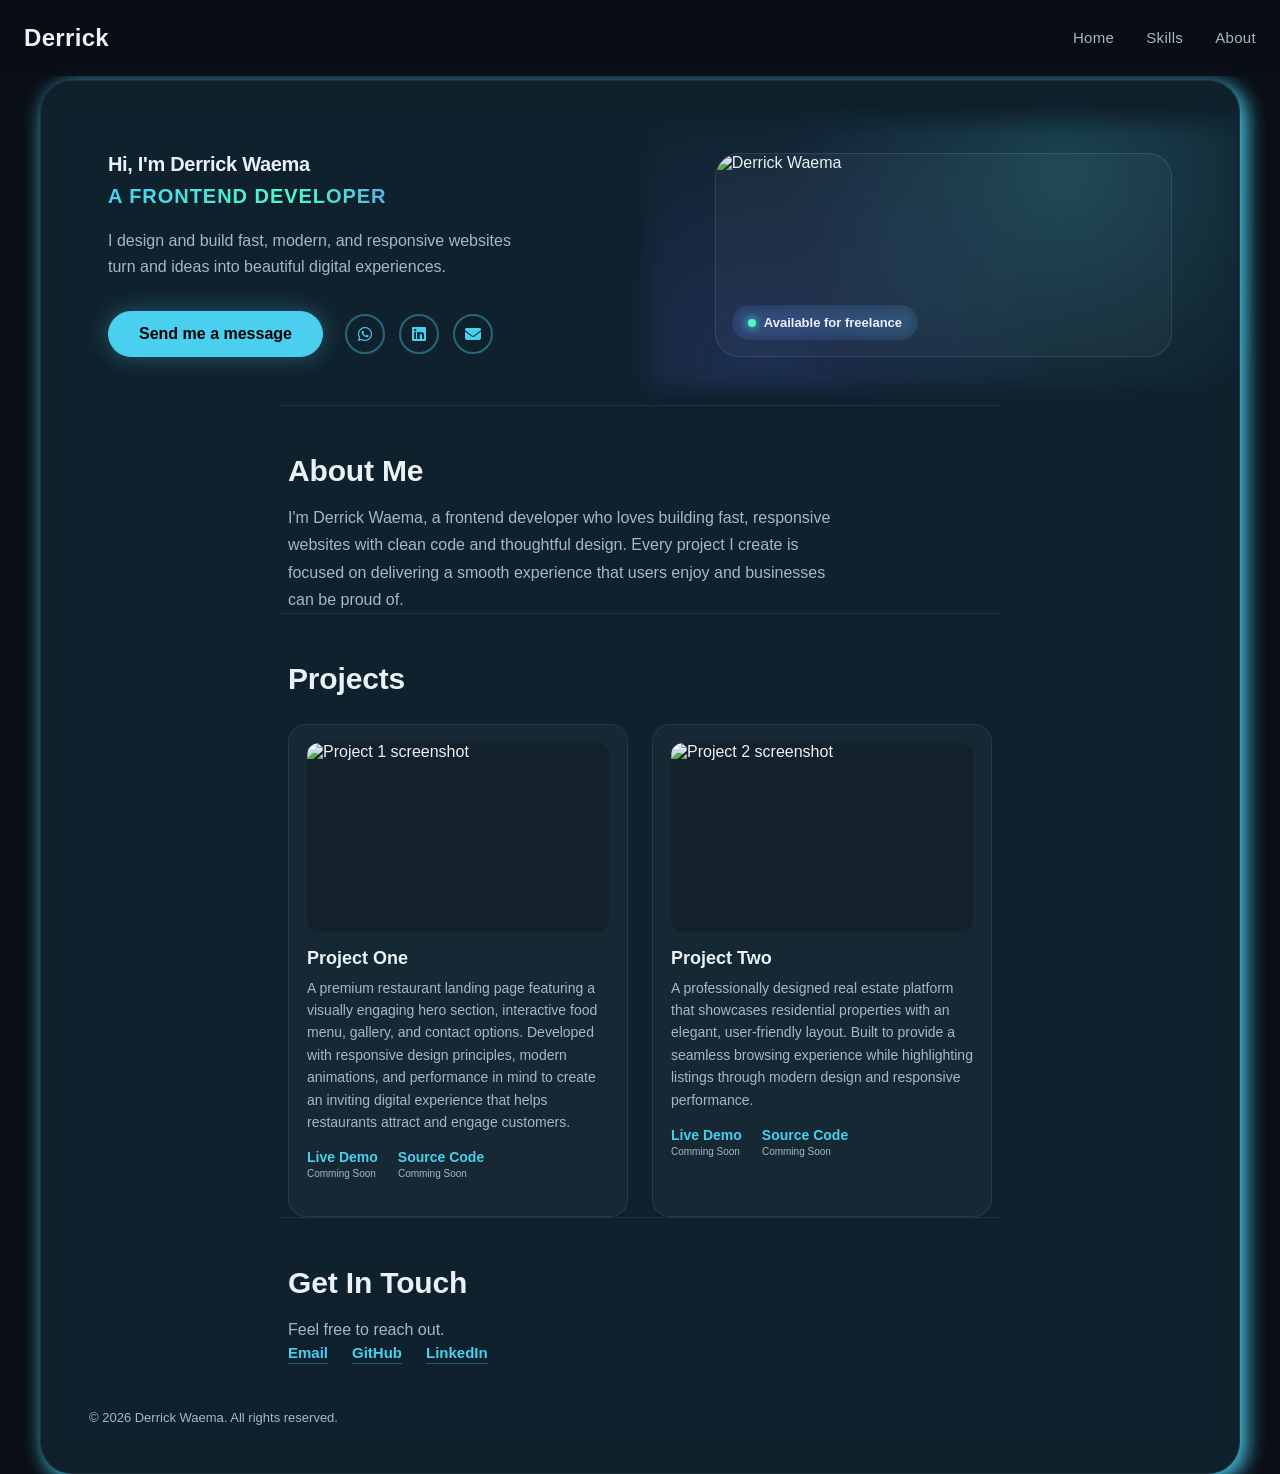
==== index.html @ 58d6bf2c "Add files via upload" ====
<!DOCTYPE html>
<html lang="en">
<head>
  <meta charset="UTF-8">
  <meta name="viewport" content="width=device-width, initial-scale=1.0">
  <title>Derrick</title>
  <link rel="stylesheet" href="index.css">
  <link rel="stylesheet" href="https://cdnjs.cloudflare.com/ajax/libs/font-awesome/6.7.2/css/all.min.css">
</head>
<body>
  <video autoplay loop muted plays-inline class="back-video">
    <source src="gradient2.mp4">
  </video>
  <header class="header">
    <nav>
      <div class="logo"><h4>Derrick</h4></div>
      <ul class="nav-links">
        <li><a href="index.html">Home</a></li>
        <li><a href="skills.html">Skills</a></li>
        <li><a href="about.html">About</a></li>
       
      </ul>
    </nav>
  </header>
  <section class="main-section">
   

  <section class="hero">
    <div class="hero-text">
      <h4>Hi, I'm Derrick Waema</h4>
      <h5>A FRONTEND DEVELOPER</h5>
      <p><span class="line-1">I design and build fast, modern, and responsive websites </span><span class="line-2">turn and ideas into beautiful digital experiences.</span></p>
        
      <div class="social-icons">
       <a class="btn"
        href="https://wa.me/254796646674?text=Hello%20Derrick,%20I%20found%20your%20portfolio%20and%20would%20like%20to%20discuss%20a%20project." target="_blank">
          Send me a message
        </a>
      
        <a class="social-icon"
        href="https://wa.me/254796646674" target="_blank">
          <i class="fa-brands fa-whatsapp"></i>
        </a>

        <a class="social-icon"
         href="https://www.linkedin.com/in/waema-derrick-641452377/">
            <i class="fa-brands fa-linkedin"></i>
        </a>
        
        <a class="social-icon"
         href="mailto:waemaderrick@gmail.com">
          <i class="fa-solid fa-envelope"></i>
        </a>
      </div>
  
    </div>
   <div class="hero-image">
      <div class="hero-image-frame">
        <img src="profile-photo.png" alt="Derrick Waema">
        <div class="hero-badge">
          <span class="badge-dot"></span>
          Available for freelance</div>
      </div>
    </div>
    
  </section>

  <section id="about" class="about">
    <h2>About Me</h2>
    <p>
      I'm Derrick Waema, a frontend developer who loves building fast, responsive websites with clean code and thoughtful design. Every project I create is focused on delivering a smooth experience that users enjoy and businesses can be proud of.
    </p>
  </section>

  <section id="projects" class="projects">
    <h2>Projects</h2>

    <div class="project-list">

      <article class="project-card">
        <img src="restaurant.png" alt="Project 1 screenshot">
        <h3>Project One</h3>
        <p>A premium restaurant landing page featuring a visually engaging hero section, interactive food menu, gallery, and contact options. Developed with responsive design principles, modern animations, and performance in mind to create an inviting digital experience that helps restaurants attract and engage customers.</p>
        <div class="project-links">
          <a href="#" target="_blank">Live Demo</a>
          <a href="#" target="_blank">Source Code</a>
        </div>
        <div class="coming-soon">
          <p>Comming Soon</p>
          <p>Comming Soon</p>
        </div>
      </article>

      <article class="project-card">
        <img src="real-estate.png" alt="Project 2 screenshot">
        <h3>Project Two</h3>
        <p>A professionally designed real estate platform that showcases residential properties with an elegant, user-friendly layout. Built to provide a seamless browsing experience while highlighting listings through modern design and responsive performance.</p>
        <div class="project-links">
          <a href="#" target="_blank">Live Demo</a>
          <a href="#" target="_blank">Source Code</a>
        </div>
        <div class="coming-soon">
          <p>Comming Soon</p>
          <p>Comming Soon</p>
        </div>
        
      </article>

    </div>
  </section>

  <section id="contact" class="contact">
    <h2>Get In Touch</h2>
    <p>Feel free to reach out.</p>
    <ul class="contact-links">
      <li><a href="mailto:waemaderrick@gmail.com?subject=Portfolio%20Inquiry">Email</a></li>
      <li><a href="https://github.com/Derrick692" target="_blank">GitHub</a></li>
      <li><a href="https://linkedin.com/in/waema-derrick" target="_blank">LinkedIn</a></li>
    </ul>
  </section>

  <footer class="footer">
    <p>&copy; 2026 Derrick Waema. All rights reserved.</p>
  </footer>
  </section>
 

</body>
</html>
---- index.css ----
*{
  margin: 0;
  padding: 0;
  box-sizing: border-box;
  font-family: Arial, Helvetica, sans-serif;
}
:root{
  --cyan: #4acfee;
  --mint: #53f8c9;
  --violet: #6070fd;
  --ink: #0a0e16;
  --panel: #4ad0ee1a;
  --text: #eaf2f6;
  --text-dim: #a9b7c4;
  --font-display: "Space Grotesk", "Arial", sans-serif;
  --font-body: "Inter", "Helvetica", sans-serif;
}
html{
  scroll-behavior: smooth;

}
body{
  position: relative;
  height: 100vh;
  width: 100%;
  background-color: var(--ink);
  font-family: var(--font-body);
  color: var(--text);

}
.back-video{
  position: fixed;
  right: 0;
  bottom: 0;
  z-index: -1;
}
.main-section{
  width: min(100%, 1200px);
  margin: 24px auto;
  margin-top: 80px;
  padding: 0 clamp(1.25rem, 4vw, 3rem) 3rem;
  background-color: var(--panel);
  backdrop-filter: blur(16px);
  border: 1px solid #ffffff14;
  border-radius: 32px;
  box-shadow: 5px 5px 20px 1px #4acfee;
}
header{
  position: fixed;
  top: 0;
  z-index: 1000;
  width: 100%;
  background: rgba(10,14,22,.75);
  backdrop-filter: blur(16px);
}
nav{
  display: flex;
  justify-content: space-between;
  align-items: center;
  padding: 24px ;

}
.logo h4{
  color: var(--text);
  font-family: var(--font-display);
  font-size: 24px;
  font-weight: 700;
  letter-spacing: 0.02rem;
}
.nav-links {
  display: flex;
  list-style: none;
  gap: 32px;

}
.nav-links a{
  position: relative;
  color: var(--text-dim);
  text-decoration: none;
  font-size: 15px;
  font-weight: 500;
  letter-spacing: 0.02rem;
  transition: 0.3s;
  transition: color 0.35s ease;
}
.nav-links a::after{
  content: "";
  position: absolute;
  left: 0;
  width: 0;
  bottom: -6px;
  height: 1px;
  background: var(--cyan);
  transition: width 0.25s ease;
}
.nav-links a:hover{
  color:var(--text);
}
.nav-links a:hover::after{
  width: 100%;
}
.hero{
  display: flex;
  align-items: stretch;
  max-width: 1080px;
  margin: 0 auto;
  gap: clamp(1.5rem, 4vw, 3rem);
  padding: clamp(2rem, 6vw, 4.5rem) 0.5rem 3rem;
  color: var(--text);
}
.hero-text{
  flex: 1.1;
  display: flex;
  flex-direction: column;
  align-items: flex-start;
  justify-content: center;
}
.hero-image{
  position: relative;
  flex: 0.9;
  border-radius: 24px;
  isolation: isolate;
}
.hero-image::before{
  content: "";
  position: absolute;
  inset: -15%;
  background: radial-gradient(circle at 70% 20%, #4acfee33, transparent 60%),
  radial-gradient(circle at 20% 90%, #6070fd2e, transparent 55%);
  z-index: -1;
  filter: blur(10px);
}
.hero-image-frame{
  position: relative;
  height: 100%;
  border-radius: 24px;
  overflow: hidden;
  border: 1px solid #ffffff1a;
  background: #ffffff08;
}
.hero-image-frame img{
  height: 100%;
  width: 100%;
  object-fit: cover;
  display: block;
}
.hero-badge{
  position: absolute;
  left: 16px;
  bottom: 16px;
  display: flex;
  align-items: center;
  gap: 8px;
  padding: 10px 16px;
  border-radius: 999px;
  backdrop-filter: blur(8px);
  font-size: 13px;
  font-weight: 600;
  color: var(--text);
}
.badge-dot{
  height: 8px;
  width: 8px;
  border-radius: 50%;
  background: var(--mint);
  box-shadow: 0 0 8px var(--mint);
}
@media(max-width: 780px){
  .hero{
    flex-direction: column;
  }
  .hero-image::before{
    inset: -3%
  }
}
.hero h4{
  font-family: var(--font-display);
  font-size: clamp(16px, 2.4vw, 20px);
  font-weight: 700;
  margin: 0 0 10px;
  letter-spacing: -0.02rem;
  line-height: 1.1;
}
.hero h5{
  font-family: var(--font-display);
  font-size: clamp(16px, 2.4vw, 20px);
  font-weight: 600;
  letter-spacing: 0.06rem;
  margin: 0 0 20px;

  background: linear-gradient(to right, #4acfee, #53f8c9, #6070fd, #4acfee);
  background-size: 200%;
  background-clip: text;
  -webkit-background-clip: text;
  -webkit-text-fill-color: transparent;
  animation: animate-gradient 2.5s linear infinite;
}

.hero p{
  max-width: 460px;
  font-size: 16px;
  line-height: 1.6;
  color: var(--text-dim);
  margin-bottom: 32px;
}
.hero span{
  display: block;
  overflow: hidden;
  white-space: nowrap;
}
.line-1{
  width: 0%;
  animation: typing 1.5s steps(77) forwards;
}
.line-2{
  width: 0%;
  animation: typing 1s steps(28)forwards;
  animation-delay: 1.5s;
}
.btn{
  text-decoration: none;
  padding: 13px 30px;
  background-color:var(--cyan);
  border: 1px solid var(--cyan);
  border-radius: 999px;
  box-shadow: 0 0 24px #4acfee55;
  font-size: 16px;
  font-weight: 700;
  color: black;
  cursor: pointer;
  margin-right: 15px;
  transition: transform 0.2s ease, box-shadow 0.25s ease, background 0.2s ease, background-color 0.25s ease, color 0.25s ease;
  display: flex;
  flex-direction: row;
}
.btn:hover{
  background-color: transparent;
  box-shadow: none;
  color: var(--cyan);
  transform: translateY(-4px);
}
.social-icons{
  display: flex;
  align-items: center;
}
.social-icons i{

  list-style: none;
  
}
.social-icon {
  display: inline-flex;
  align-items: center;
  justify-content: center;
  padding: 8px;
  width: 40px;
  height: 40px;
  border: 2px solid #4acfee66;
  border-radius: 50%;
  font-size: 16px;
  color: var(--cyan);
  text-decoration: none;
  margin: 0 7px;
  transition: 0.3s ease;

}

.social-icon:hover{
  background-color: #4acfee;
  color: black;
  box-shadow: 0 0 10px #4acfee88;
  transform: translateY(-3px);
}

.about,
.projects,
.contact{
  max-width: 720px;
  margin: 0 auto;
  padding: 3rem 0.5rem 0;
  border-top: 1px solid #ffffff14;
}
.about h2,
.projects h2,
.contact h2{
  font-family: var(--font-display);
  font-size: clamp(24px, 3.5vw, 30px);
  font-weight: 700;
  letter-spacing: -0.01rem;
  color: var(--text);
  margin-bottom: 16px;
}
.about p,
.contact > p{
  color: var(--text-dim);
  font-size: 16px;
  line-height: 1.7;
  max-width: 560px;
}
.project-list{
  display: grid;
  grid-template-columns: repeat(auto-fit, minmax(260px, 1fr));
  gap: 24px;
  margin-top: 28px;
}
.project-card{
  background: #ffffff08;
  border: 1px solid #ffffff14;
  border-radius: 18px;
  padding: 18px;
  transition: 0.25s ease;
}
.project-card:hover{
  transform: translateY(-4px);
  border-color: #4acfee55;
  box-shadow: 0 12px 32px #00000040;
}
.project-card img{
  width: 100%;
  aspect-ratio: 16/10;
  object-fit: cover;
  border-radius: 12px;
  background: #0000002a;
  margin-bottom: 16px;
  display: block;
}
.project-card h3{
  font-size: 18px;
  font-family: var(--font-display);
  font-weight: 600;
  color: var(--text);
  margin-bottom: 8px;
}
.project-card p{
  font-size: 14px;
  color: var(--text-dim);
  line-height: 1.6;
  margin-bottom: 16px;
}
.project-links{
  display: flex;
  gap: 20px;
}
.project-links a{
  font-size: 14px;
  font-weight: 600;
  color: var(--cyan);
  text-decoration: none;
  border-bottom: 1px solid transparent;
  transition:  0.2s ease;
}
.project-links a:hover{
  border-bottom: 1px solid var(--cyan);
}
.coming-soon {
  display: flex;
  gap: 22px;
}
.coming-soon p{
  font-size: 10px;
}
.contact-links{
  list-style: none;
  display: flex;
  gap: 24px;
  margin-top: 20p;
  padding-bottom: 3rem;
}
.contact-links a{
  color: var(--cyan);
  font-size: 15px;
  font-weight: 600;
  text-decoration: none;
  border-bottom: 1px solid #4acfee55;
  padding-bottom: 2px;
  transition: 0.2 ease;
}
.contact-links a:hover{
  color: var(--mint);
  border-color: var(--mint);
}
.footer p{
  font-size: 13px;
  color: var(--text-dim);
}


















@media(max-aspect-ratio: 16/9){
  .back-video{
    width: auto;
    height: 100%;
  }
}
@media(min-aspect-ratio: 16/9){
  .back-video{
    width: 100%;
    height: auto;
  }
}
@keyframes animate-gradient{
  to{
    background-position: 200%;
  }
}
@keyframes typing{
  to{
    width: 100%;
    
  }
}
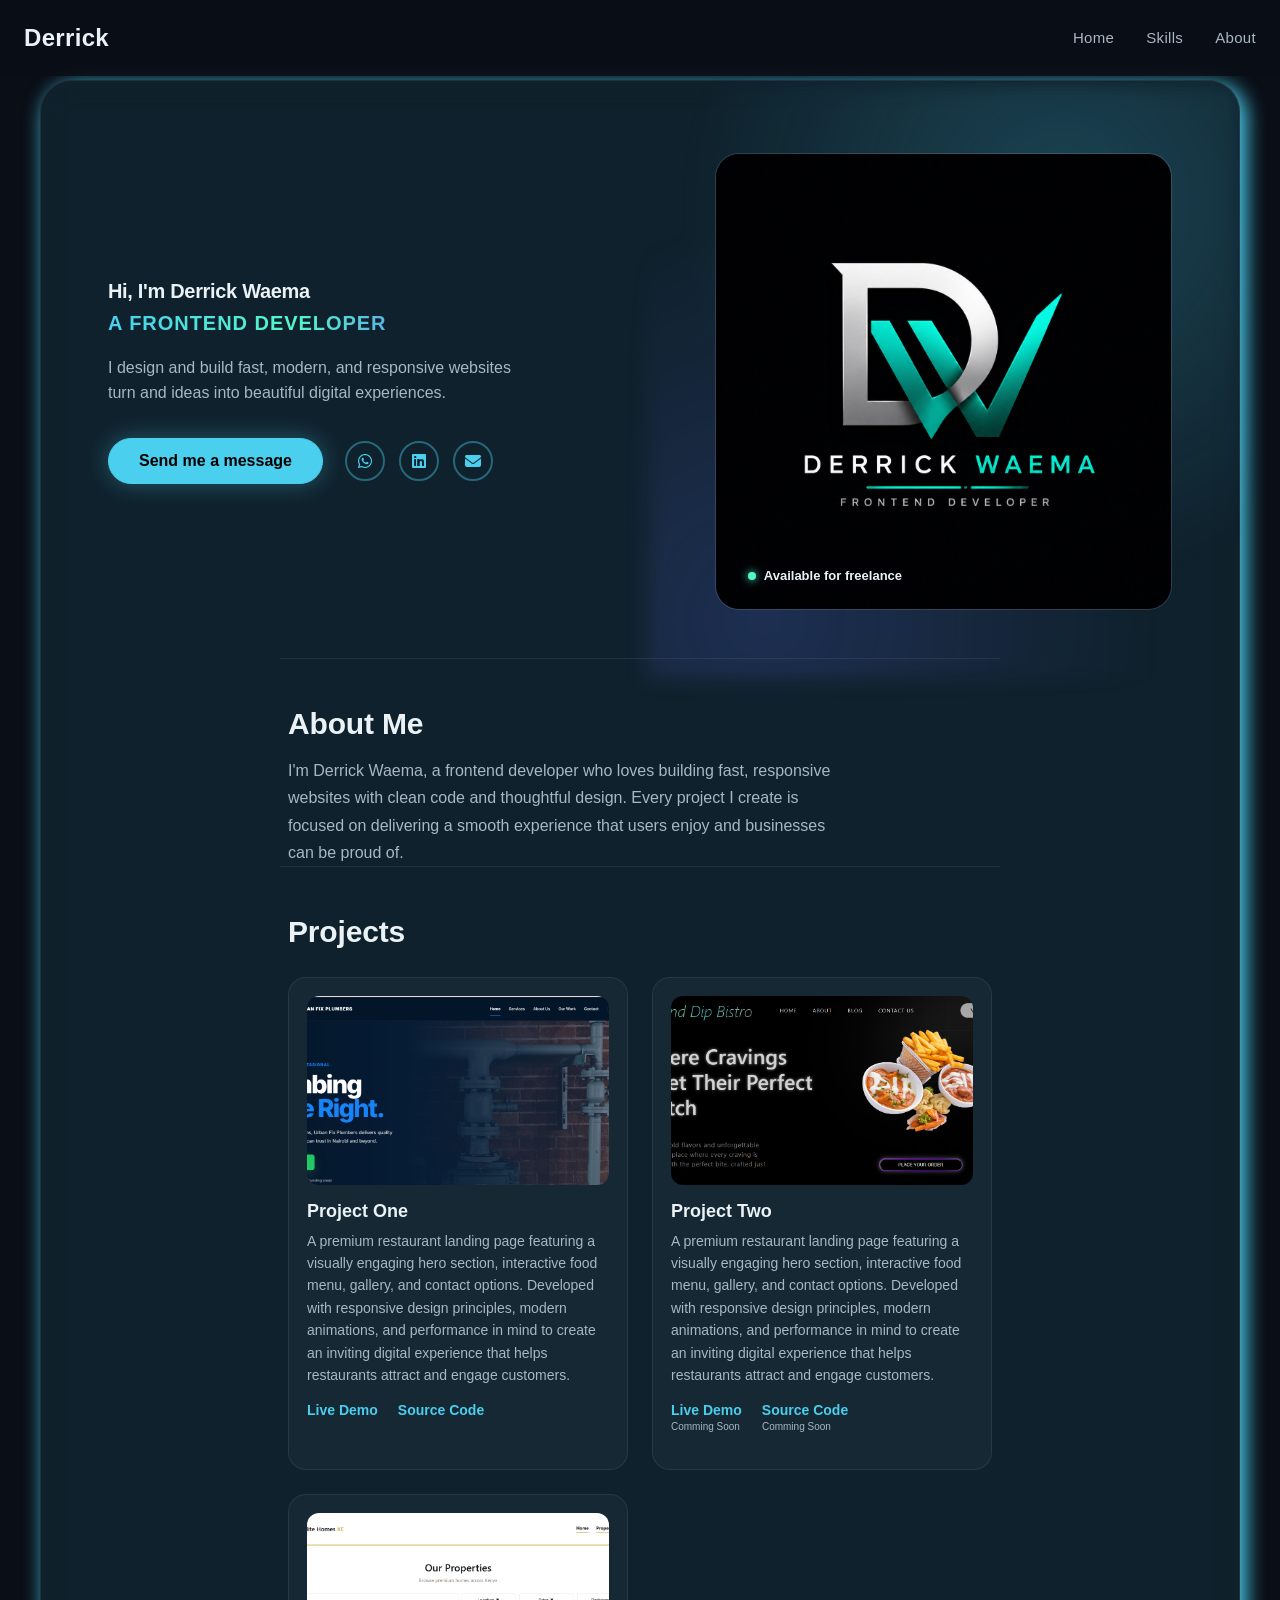
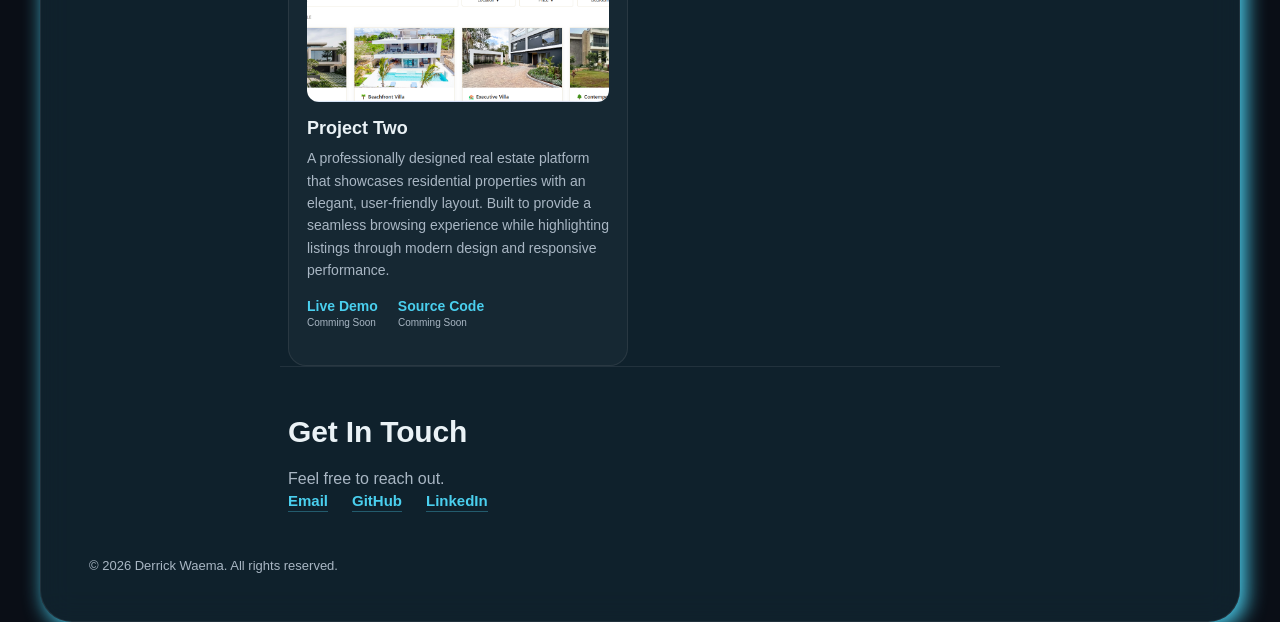
==== commit 1bf7226d: "this is the first save" ====
--- a/index.html
+++ b/index.html
@@ -1,129 +1,140 @@
-<!DOCTYPE html>
-<html lang="en">
-<head>
-  <meta charset="UTF-8">
-  <meta name="viewport" content="width=device-width, initial-scale=1.0">
-  <title>Derrick</title>
-  <link rel="stylesheet" href="index.css">
-  <link rel="stylesheet" href="https://cdnjs.cloudflare.com/ajax/libs/font-awesome/6.7.2/css/all.min.css">
-</head>
-<body>
-  <video autoplay loop muted plays-inline class="back-video">
-    <source src="gradient2.mp4">
-  </video>
-  <header class="header">
-    <nav>
-      <div class="logo"><h4>Derrick</h4></div>
-      <ul class="nav-links">
-        <li><a href="index.html">Home</a></li>
-        <li><a href="skills.html">Skills</a></li>
-        <li><a href="about.html">About</a></li>
-       
-      </ul>
-    </nav>
-  </header>
-  <section class="main-section">
-   
-
-  <section class="hero">
-    <div class="hero-text">
-      <h4>Hi, I'm Derrick Waema</h4>
-      <h5>A FRONTEND DEVELOPER</h5>
-      <p><span class="line-1">I design and build fast, modern, and responsive websites </span><span class="line-2">turn and ideas into beautiful digital experiences.</span></p>
-        
-      <div class="social-icons">
-       <a class="btn"
-        href="https://wa.me/254796646674?text=Hello%20Derrick,%20I%20found%20your%20portfolio%20and%20would%20like%20to%20discuss%20a%20project." target="_blank">
-          Send me a message
-        </a>
-      
-        <a class="social-icon"
-        href="https://wa.me/254796646674" target="_blank">
-          <i class="fa-brands fa-whatsapp"></i>
-        </a>
-
-        <a class="social-icon"
-         href="https://www.linkedin.com/in/waema-derrick-641452377/">
-            <i class="fa-brands fa-linkedin"></i>
-        </a>
-        
-        <a class="social-icon"
-         href="mailto:waemaderrick@gmail.com">
-          <i class="fa-solid fa-envelope"></i>
-        </a>
-      </div>
-  
-    </div>
-   <div class="hero-image">
-      <div class="hero-image-frame">
-        <img src="profile-photo.png" alt="Derrick Waema">
-        <div class="hero-badge">
-          <span class="badge-dot"></span>
-          Available for freelance</div>
-      </div>
-    </div>
-    
-  </section>
-
-  <section id="about" class="about">
-    <h2>About Me</h2>
-    <p>
-      I'm Derrick Waema, a frontend developer who loves building fast, responsive websites with clean code and thoughtful design. Every project I create is focused on delivering a smooth experience that users enjoy and businesses can be proud of.
-    </p>
-  </section>
-
-  <section id="projects" class="projects">
-    <h2>Projects</h2>
-
-    <div class="project-list">
-
-      <article class="project-card">
-        <img src="restaurant.png" alt="Project 1 screenshot">
-        <h3>Project One</h3>
-        <p>A premium restaurant landing page featuring a visually engaging hero section, interactive food menu, gallery, and contact options. Developed with responsive design principles, modern animations, and performance in mind to create an inviting digital experience that helps restaurants attract and engage customers.</p>
-        <div class="project-links">
-          <a href="#" target="_blank">Live Demo</a>
-          <a href="#" target="_blank">Source Code</a>
-        </div>
-        <div class="coming-soon">
-          <p>Comming Soon</p>
-          <p>Comming Soon</p>
-        </div>
-      </article>
-
-      <article class="project-card">
-        <img src="real-estate.png" alt="Project 2 screenshot">
-        <h3>Project Two</h3>
-        <p>A professionally designed real estate platform that showcases residential properties with an elegant, user-friendly layout. Built to provide a seamless browsing experience while highlighting listings through modern design and responsive performance.</p>
-        <div class="project-links">
-          <a href="#" target="_blank">Live Demo</a>
-          <a href="#" target="_blank">Source Code</a>
-        </div>
-        <div class="coming-soon">
-          <p>Comming Soon</p>
-          <p>Comming Soon</p>
-        </div>
-        
-      </article>
-
-    </div>
-  </section>
-
-  <section id="contact" class="contact">
-    <h2>Get In Touch</h2>
-    <p>Feel free to reach out.</p>
-    <ul class="contact-links">
-      <li><a href="mailto:waemaderrick@gmail.com?subject=Portfolio%20Inquiry">Email</a></li>
-      <li><a href="https://github.com/Derrick692" target="_blank">GitHub</a></li>
-      <li><a href="https://linkedin.com/in/waema-derrick" target="_blank">LinkedIn</a></li>
-    </ul>
-  </section>
-
-  <footer class="footer">
-    <p>&copy; 2026 Derrick Waema. All rights reserved.</p>
-  </footer>
-  </section>
- 
-
-</body>
+<!DOCTYPE html>
+<html lang="en">
+<head>
+  <meta charset="UTF-8">
+  <meta name="viewport" content="width=device-width, initial-scale=1.0">
+  <title>Derrick</title>
+  <link rel="stylesheet" href="index.css">
+  <link rel="stylesheet" href="https://cdnjs.cloudflare.com/ajax/libs/font-awesome/6.7.2/css/all.min.css">
+</head>
+<body>
+  <video autoplay loop muted plays-inline class="back-video">
+    <source src="gradient2.mp4">
+  </video>
+  <header class="header">
+    <nav>
+      <div class="logo"><h4>Derrick</h4></div>
+      <ul class="nav-links">
+        <li><a href="index.html">Home</a></li>
+        <li><a href="skills.html">Skills</a></li>
+        <li><a href="about.html">About</a></li>
+       
+      </ul>
+    </nav>
+  </header>
+  <section class="main-section">
+   
+
+  <section class="hero">
+    <div class="hero-text">
+      <h4>Hi, I'm Derrick Waema</h4>
+      <h5>A FRONTEND DEVELOPER</h5>
+      <p><span class="line-1">I design and build fast, modern, and responsive websites </span><span class="line-2">turn and ideas into beautiful digital experiences.</span></p>
+        
+      <div class="social-icons">
+       <a class="btn"
+        href="https://wa.me/254796646674?text=Hello%20Derrick,%20I%20found%20your%20portfolio%20and%20would%20like%20to%20discuss%20a%20project." target="_blank">
+          Send me a message
+        </a>
+      
+        <a class="social-icon"
+        href="https://wa.me/254796646674" target="_blank">
+          <i class="fa-brands fa-whatsapp"></i>
+        </a>
+
+        <a class="social-icon"
+         href="https://www.linkedin.com/in/waema-derrick-641452377/">
+            <i class="fa-brands fa-linkedin"></i>
+        </a>
+        
+        <a class="social-icon"
+         href="mailto:waemaderrick@gmail.com">
+          <i class="fa-solid fa-envelope"></i>
+        </a>
+      </div>
+  
+    </div>
+   <div class="hero-image">
+      <div class="hero-image-frame">
+        <img src="profile-photo.png" alt="Derrick Waema">
+        <div class="hero-badge">
+          <span class="badge-dot"></span>
+          Available for freelance</div>
+      </div>
+    </div>
+    
+  </section>
+
+  <section id="about" class="about">
+    <h2>About Me</h2>
+    <p>
+      I'm Derrick Waema, a frontend developer who loves building fast, responsive websites with clean code and thoughtful design. Every project I create is focused on delivering a smooth experience that users enjoy and businesses can be proud of.
+    </p>
+  </section>
+
+  <section id="projects" class="projects">
+    <h2>Projects</h2>
+
+    <div class="project-list">
+
+      <article class="project-card">
+        <img src="urban-plumbers.png" alt="Project 1 screenshot">
+        <h3>Project One</h3>
+        <p>A premium restaurant landing page featuring a visually engaging hero section, interactive food menu, gallery, and contact options. Developed with responsive design principles, modern animations, and performance in mind to create an inviting digital experience that helps restaurants attract and engage customers.</p>
+        <div class="project-links">
+          <a href="https://urbanfixplumbers5.netlify.app">Live Demo</a>
+          <a href="#" target="_blank">Source Code</a>
+        </div>
+       
+      </article>
+
+      <article class="project-card">
+        <img src="restaurant.png" alt="Project 2 screenshot">
+        <h3>Project Two</h3>
+        <p>A premium restaurant landing page featuring a visually engaging hero section, interactive food menu, gallery, and contact options. Developed with responsive design principles, modern animations, and performance in mind to create an inviting digital experience that helps restaurants attract and engage customers.</p>
+        <div class="project-links">
+          <a href="#" target="_blank">Live Demo</a>
+          <a href="#" target="_blank">Source Code</a>
+        </div>
+        <div class="coming-soon">
+          <p>Comming Soon</p>
+          <p>Comming Soon</p>
+        </div>
+      </article>
+
+      <article class="project-card">
+        <img src="real-estate.png" alt="Project 2 screenshot">
+        <h3>Project Two</h3>
+        <p>A professionally designed real estate platform that showcases residential properties with an elegant, user-friendly layout. Built to provide a seamless browsing experience while highlighting listings through modern design and responsive performance.</p>
+        <div class="project-links">
+          <a href="#" target="_blank">Live Demo</a>
+          <a href="#" target="_blank">Source Code</a>
+        </div>
+        <div class="coming-soon">
+          <p>Comming Soon</p>
+          <p>Comming Soon</p>
+        </div>
+        
+      </article>
+
+    </div>
+  </section>
+
+  <section id="contact" class="contact">
+    <h2>Get In Touch</h2>
+    <p>Feel free to reach out.</p>
+    <ul class="contact-links">
+      <li><a href="mailto:waemaderrick@gmail.com?subject=Portfolio%20Inquiry">Email</a></li>
+      <li><a href="https://github.com/Derrick692" target="_blank">GitHub</a></li>
+      <li><a href="https://linkedin.com/in/waema-derrick" target="_blank">LinkedIn</a></li>
+    </ul>
+  </section>
+
+  <footer class="footer">
+    <p>&copy; 2026 Derrick Waema. All rights reserved.</p>
+  </footer>
+  </section>
+ 
+
+</body>
 </html>
--- a/index.css
+++ b/index.css
@@ -1,426 +1,426 @@
-*{
-  margin: 0;
-  padding: 0;
-  box-sizing: border-box;
-  font-family: Arial, Helvetica, sans-serif;
-}
-:root{
-  --cyan: #4acfee;
-  --mint: #53f8c9;
-  --violet: #6070fd;
-  --ink: #0a0e16;
-  --panel: #4ad0ee1a;
-  --text: #eaf2f6;
-  --text-dim: #a9b7c4;
-  --font-display: "Space Grotesk", "Arial", sans-serif;
-  --font-body: "Inter", "Helvetica", sans-serif;
-}
-html{
-  scroll-behavior: smooth;
-
-}
-body{
-  position: relative;
-  height: 100vh;
-  width: 100%;
-  background-color: var(--ink);
-  font-family: var(--font-body);
-  color: var(--text);
-
-}
-.back-video{
-  position: fixed;
-  right: 0;
-  bottom: 0;
-  z-index: -1;
-}
-.main-section{
-  width: min(100%, 1200px);
-  margin: 24px auto;
-  margin-top: 80px;
-  padding: 0 clamp(1.25rem, 4vw, 3rem) 3rem;
-  background-color: var(--panel);
-  backdrop-filter: blur(16px);
-  border: 1px solid #ffffff14;
-  border-radius: 32px;
-  box-shadow: 5px 5px 20px 1px #4acfee;
-}
-header{
-  position: fixed;
-  top: 0;
-  z-index: 1000;
-  width: 100%;
-  background: rgba(10,14,22,.75);
-  backdrop-filter: blur(16px);
-}
-nav{
-  display: flex;
-  justify-content: space-between;
-  align-items: center;
-  padding: 24px ;
-
-}
-.logo h4{
-  color: var(--text);
-  font-family: var(--font-display);
-  font-size: 24px;
-  font-weight: 700;
-  letter-spacing: 0.02rem;
-}
-.nav-links {
-  display: flex;
-  list-style: none;
-  gap: 32px;
-
-}
-.nav-links a{
-  position: relative;
-  color: var(--text-dim);
-  text-decoration: none;
-  font-size: 15px;
-  font-weight: 500;
-  letter-spacing: 0.02rem;
-  transition: 0.3s;
-  transition: color 0.35s ease;
-}
-.nav-links a::after{
-  content: "";
-  position: absolute;
-  left: 0;
-  width: 0;
-  bottom: -6px;
-  height: 1px;
-  background: var(--cyan);
-  transition: width 0.25s ease;
-}
-.nav-links a:hover{
-  color:var(--text);
-}
-.nav-links a:hover::after{
-  width: 100%;
-}
-.hero{
-  display: flex;
-  align-items: stretch;
-  max-width: 1080px;
-  margin: 0 auto;
-  gap: clamp(1.5rem, 4vw, 3rem);
-  padding: clamp(2rem, 6vw, 4.5rem) 0.5rem 3rem;
-  color: var(--text);
-}
-.hero-text{
-  flex: 1.1;
-  display: flex;
-  flex-direction: column;
-  align-items: flex-start;
-  justify-content: center;
-}
-.hero-image{
-  position: relative;
-  flex: 0.9;
-  border-radius: 24px;
-  isolation: isolate;
-}
-.hero-image::before{
-  content: "";
-  position: absolute;
-  inset: -15%;
-  background: radial-gradient(circle at 70% 20%, #4acfee33, transparent 60%),
-  radial-gradient(circle at 20% 90%, #6070fd2e, transparent 55%);
-  z-index: -1;
-  filter: blur(10px);
-}
-.hero-image-frame{
-  position: relative;
-  height: 100%;
-  border-radius: 24px;
-  overflow: hidden;
-  border: 1px solid #ffffff1a;
-  background: #ffffff08;
-}
-.hero-image-frame img{
-  height: 100%;
-  width: 100%;
-  object-fit: cover;
-  display: block;
-}
-.hero-badge{
-  position: absolute;
-  left: 16px;
-  bottom: 16px;
-  display: flex;
-  align-items: center;
-  gap: 8px;
-  padding: 10px 16px;
-  border-radius: 999px;
-  backdrop-filter: blur(8px);
-  font-size: 13px;
-  font-weight: 600;
-  color: var(--text);
-}
-.badge-dot{
-  height: 8px;
-  width: 8px;
-  border-radius: 50%;
-  background: var(--mint);
-  box-shadow: 0 0 8px var(--mint);
-}
-@media(max-width: 780px){
-  .hero{
-    flex-direction: column;
-  }
-  .hero-image::before{
-    inset: -3%
-  }
-}
-.hero h4{
-  font-family: var(--font-display);
-  font-size: clamp(16px, 2.4vw, 20px);
-  font-weight: 700;
-  margin: 0 0 10px;
-  letter-spacing: -0.02rem;
-  line-height: 1.1;
-}
-.hero h5{
-  font-family: var(--font-display);
-  font-size: clamp(16px, 2.4vw, 20px);
-  font-weight: 600;
-  letter-spacing: 0.06rem;
-  margin: 0 0 20px;
-
-  background: linear-gradient(to right, #4acfee, #53f8c9, #6070fd, #4acfee);
-  background-size: 200%;
-  background-clip: text;
-  -webkit-background-clip: text;
-  -webkit-text-fill-color: transparent;
-  animation: animate-gradient 2.5s linear infinite;
-}
-
-.hero p{
-  max-width: 460px;
-  font-size: 16px;
-  line-height: 1.6;
-  color: var(--text-dim);
-  margin-bottom: 32px;
-}
-.hero span{
-  display: block;
-  overflow: hidden;
-  white-space: nowrap;
-}
-.line-1{
-  width: 0%;
-  animation: typing 1.5s steps(77) forwards;
-}
-.line-2{
-  width: 0%;
-  animation: typing 1s steps(28)forwards;
-  animation-delay: 1.5s;
-}
-.btn{
-  text-decoration: none;
-  padding: 13px 30px;
-  background-color:var(--cyan);
-  border: 1px solid var(--cyan);
-  border-radius: 999px;
-  box-shadow: 0 0 24px #4acfee55;
-  font-size: 16px;
-  font-weight: 700;
-  color: black;
-  cursor: pointer;
-  margin-right: 15px;
-  transition: transform 0.2s ease, box-shadow 0.25s ease, background 0.2s ease, background-color 0.25s ease, color 0.25s ease;
-  display: flex;
-  flex-direction: row;
-}
-.btn:hover{
-  background-color: transparent;
-  box-shadow: none;
-  color: var(--cyan);
-  transform: translateY(-4px);
-}
-.social-icons{
-  display: flex;
-  align-items: center;
-}
-.social-icons i{
-
-  list-style: none;
-  
-}
-.social-icon {
-  display: inline-flex;
-  align-items: center;
-  justify-content: center;
-  padding: 8px;
-  width: 40px;
-  height: 40px;
-  border: 2px solid #4acfee66;
-  border-radius: 50%;
-  font-size: 16px;
-  color: var(--cyan);
-  text-decoration: none;
-  margin: 0 7px;
-  transition: 0.3s ease;
-
-}
-
-.social-icon:hover{
-  background-color: #4acfee;
-  color: black;
-  box-shadow: 0 0 10px #4acfee88;
-  transform: translateY(-3px);
-}
-
-.about,
-.projects,
-.contact{
-  max-width: 720px;
-  margin: 0 auto;
-  padding: 3rem 0.5rem 0;
-  border-top: 1px solid #ffffff14;
-}
-.about h2,
-.projects h2,
-.contact h2{
-  font-family: var(--font-display);
-  font-size: clamp(24px, 3.5vw, 30px);
-  font-weight: 700;
-  letter-spacing: -0.01rem;
-  color: var(--text);
-  margin-bottom: 16px;
-}
-.about p,
-.contact > p{
-  color: var(--text-dim);
-  font-size: 16px;
-  line-height: 1.7;
-  max-width: 560px;
-}
-.project-list{
-  display: grid;
-  grid-template-columns: repeat(auto-fit, minmax(260px, 1fr));
-  gap: 24px;
-  margin-top: 28px;
-}
-.project-card{
-  background: #ffffff08;
-  border: 1px solid #ffffff14;
-  border-radius: 18px;
-  padding: 18px;
-  transition: 0.25s ease;
-}
-.project-card:hover{
-  transform: translateY(-4px);
-  border-color: #4acfee55;
-  box-shadow: 0 12px 32px #00000040;
-}
-.project-card img{
-  width: 100%;
-  aspect-ratio: 16/10;
-  object-fit: cover;
-  border-radius: 12px;
-  background: #0000002a;
-  margin-bottom: 16px;
-  display: block;
-}
-.project-card h3{
-  font-size: 18px;
-  font-family: var(--font-display);
-  font-weight: 600;
-  color: var(--text);
-  margin-bottom: 8px;
-}
-.project-card p{
-  font-size: 14px;
-  color: var(--text-dim);
-  line-height: 1.6;
-  margin-bottom: 16px;
-}
-.project-links{
-  display: flex;
-  gap: 20px;
-}
-.project-links a{
-  font-size: 14px;
-  font-weight: 600;
-  color: var(--cyan);
-  text-decoration: none;
-  border-bottom: 1px solid transparent;
-  transition:  0.2s ease;
-}
-.project-links a:hover{
-  border-bottom: 1px solid var(--cyan);
-}
-.coming-soon {
-  display: flex;
-  gap: 22px;
-}
-.coming-soon p{
-  font-size: 10px;
-}
-.contact-links{
-  list-style: none;
-  display: flex;
-  gap: 24px;
-  margin-top: 20p;
-  padding-bottom: 3rem;
-}
-.contact-links a{
-  color: var(--cyan);
-  font-size: 15px;
-  font-weight: 600;
-  text-decoration: none;
-  border-bottom: 1px solid #4acfee55;
-  padding-bottom: 2px;
-  transition: 0.2 ease;
-}
-.contact-links a:hover{
-  color: var(--mint);
-  border-color: var(--mint);
-}
-.footer p{
-  font-size: 13px;
-  color: var(--text-dim);
-}
-
-
-
-
-
-
-
-
-
-
-
-
-
-
-
-
-
-
-@media(max-aspect-ratio: 16/9){
-  .back-video{
-    width: auto;
-    height: 100%;
-  }
-}
-@media(min-aspect-ratio: 16/9){
-  .back-video{
-    width: 100%;
-    height: auto;
-  }
-}
-@keyframes animate-gradient{
-  to{
-    background-position: 200%;
-  }
-}
-@keyframes typing{
-  to{
-    width: 100%;
-    
-  }
+*{
+  margin: 0;
+  padding: 0;
+  box-sizing: border-box;
+  font-family: Arial, Helvetica, sans-serif;
+}
+:root{
+  --cyan: #4acfee;
+  --mint: #53f8c9;
+  --violet: #6070fd;
+  --ink: #0a0e16;
+  --panel: #4ad0ee1a;
+  --text: #eaf2f6;
+  --text-dim: #a9b7c4;
+  --font-display: "Space Grotesk", "Arial", sans-serif;
+  --font-body: "Inter", "Helvetica", sans-serif;
+}
+html{
+  scroll-behavior: smooth;
+
+}
+body{
+  position: relative;
+  height: 100vh;
+  width: 100%;
+  background-color: var(--ink);
+  font-family: var(--font-body);
+  color: var(--text);
+
+}
+.back-video{
+  position: fixed;
+  right: 0;
+  bottom: 0;
+  z-index: -1;
+}
+.main-section{
+  width: min(100%, 1200px);
+  margin: 24px auto;
+  margin-top: 80px;
+  padding: 0 clamp(1.25rem, 4vw, 3rem) 3rem;
+  background-color: var(--panel);
+  backdrop-filter: blur(16px);
+  border: 1px solid #ffffff14;
+  border-radius: 32px;
+  box-shadow: 5px 5px 20px 1px #4acfee;
+}
+header{
+  position: fixed;
+  top: 0;
+  z-index: 1000;
+  width: 100%;
+  background: rgba(10,14,22,.75);
+  backdrop-filter: blur(16px);
+}
+nav{
+  display: flex;
+  justify-content: space-between;
+  align-items: center;
+  padding: 24px ;
+
+}
+.logo h4{
+  color: var(--text);
+  font-family: var(--font-display);
+  font-size: 24px;
+  font-weight: 700;
+  letter-spacing: 0.02rem;
+}
+.nav-links {
+  display: flex;
+  list-style: none;
+  gap: 32px;
+
+}
+.nav-links a{
+  position: relative;
+  color: var(--text-dim);
+  text-decoration: none;
+  font-size: 15px;
+  font-weight: 500;
+  letter-spacing: 0.02rem;
+  transition: 0.3s;
+  transition: color 0.35s ease;
+}
+.nav-links a::after{
+  content: "";
+  position: absolute;
+  left: 0;
+  width: 0;
+  bottom: -6px;
+  height: 1px;
+  background: var(--cyan);
+  transition: width 0.25s ease;
+}
+.nav-links a:hover{
+  color:var(--text);
+}
+.nav-links a:hover::after{
+  width: 100%;
+}
+.hero{
+  display: flex;
+  align-items: stretch;
+  max-width: 1080px;
+  margin: 0 auto;
+  gap: clamp(1.5rem, 4vw, 3rem);
+  padding: clamp(2rem, 6vw, 4.5rem) 0.5rem 3rem;
+  color: var(--text);
+}
+.hero-text{
+  flex: 1.1;
+  display: flex;
+  flex-direction: column;
+  align-items: flex-start;
+  justify-content: center;
+}
+.hero-image{
+  position: relative;
+  flex: 0.9;
+  border-radius: 24px;
+  isolation: isolate;
+}
+.hero-image::before{
+  content: "";
+  position: absolute;
+  inset: -15%;
+  background: radial-gradient(circle at 70% 20%, #4acfee33, transparent 60%),
+  radial-gradient(circle at 20% 90%, #6070fd2e, transparent 55%);
+  z-index: -1;
+  filter: blur(10px);
+}
+.hero-image-frame{
+  position: relative;
+  height: 100%;
+  border-radius: 24px;
+  overflow: hidden;
+  border: 1px solid #ffffff1a;
+  background: #ffffff08;
+}
+.hero-image-frame img{
+  height: 100%;
+  width: 100%;
+  object-fit: cover;
+  display: block;
+}
+.hero-badge{
+  position: absolute;
+  left: 16px;
+  bottom: 16px;
+  display: flex;
+  align-items: center;
+  gap: 8px;
+  padding: 10px 16px;
+  border-radius: 999px;
+  backdrop-filter: blur(8px);
+  font-size: 13px;
+  font-weight: 600;
+  color: var(--text);
+}
+.badge-dot{
+  height: 8px;
+  width: 8px;
+  border-radius: 50%;
+  background: var(--mint);
+  box-shadow: 0 0 8px var(--mint);
+}
+@media(max-width: 780px){
+  .hero{
+    flex-direction: column;
+  }
+  .hero-image::before{
+    inset: -3%
+  }
+}
+.hero h4{
+  font-family: var(--font-display);
+  font-size: clamp(16px, 2.4vw, 20px);
+  font-weight: 700;
+  margin: 0 0 10px;
+  letter-spacing: -0.02rem;
+  line-height: 1.1;
+}
+.hero h5{
+  font-family: var(--font-display);
+  font-size: clamp(16px, 2.4vw, 20px);
+  font-weight: 600;
+  letter-spacing: 0.06rem;
+  margin: 0 0 20px;
+
+  background: linear-gradient(to right, #4acfee, #53f8c9, #6070fd, #4acfee);
+  background-size: 200%;
+  background-clip: text;
+  -webkit-background-clip: text;
+  -webkit-text-fill-color: transparent;
+  animation: animate-gradient 2.5s linear infinite;
+}
+
+.hero p{
+  max-width: 460px;
+  font-size: 16px;
+  line-height: 1.6;
+  color: var(--text-dim);
+  margin-bottom: 32px;
+}
+.hero span{
+  display: block;
+  overflow: hidden;
+  white-space: nowrap;
+}
+.line-1{
+  width: 0%;
+  animation: typing 1.5s steps(77) forwards;
+}
+.line-2{
+  width: 0%;
+  animation: typing 1s steps(28)forwards;
+  animation-delay: 1.5s;
+}
+.btn{
+  text-decoration: none;
+  padding: 13px 30px;
+  background-color:var(--cyan);
+  border: 1px solid var(--cyan);
+  border-radius: 999px;
+  box-shadow: 0 0 24px #4acfee55;
+  font-size: 16px;
+  font-weight: 700;
+  color: black;
+  cursor: pointer;
+  margin-right: 15px;
+  transition: transform 0.2s ease, box-shadow 0.25s ease, background 0.2s ease, background-color 0.25s ease, color 0.25s ease;
+  display: flex;
+  flex-direction: row;
+}
+.btn:hover{
+  background-color: transparent;
+  box-shadow: none;
+  color: var(--cyan);
+  transform: translateY(-4px);
+}
+.social-icons{
+  display: flex;
+  align-items: center;
+}
+.social-icons i{
+
+  list-style: none;
+  
+}
+.social-icon {
+  display: inline-flex;
+  align-items: center;
+  justify-content: center;
+  padding: 8px;
+  width: 40px;
+  height: 40px;
+  border: 2px solid #4acfee66;
+  border-radius: 50%;
+  font-size: 16px;
+  color: var(--cyan);
+  text-decoration: none;
+  margin: 0 7px;
+  transition: 0.3s ease;
+
+}
+
+.social-icon:hover{
+  background-color: #4acfee;
+  color: black;
+  box-shadow: 0 0 10px #4acfee88;
+  transform: translateY(-3px);
+}
+
+.about,
+.projects,
+.contact{
+  max-width: 720px;
+  margin: 0 auto;
+  padding: 3rem 0.5rem 0;
+  border-top: 1px solid #ffffff14;
+}
+.about h2,
+.projects h2,
+.contact h2{
+  font-family: var(--font-display);
+  font-size: clamp(24px, 3.5vw, 30px);
+  font-weight: 700;
+  letter-spacing: -0.01rem;
+  color: var(--text);
+  margin-bottom: 16px;
+}
+.about p,
+.contact > p{
+  color: var(--text-dim);
+  font-size: 16px;
+  line-height: 1.7;
+  max-width: 560px;
+}
+.project-list{
+  display: grid;
+  grid-template-columns: repeat(auto-fit, minmax(260px, 1fr));
+  gap: 24px;
+  margin-top: 28px;
+}
+.project-card{
+  background: #ffffff08;
+  border: 1px solid #ffffff14;
+  border-radius: 18px;
+  padding: 18px;
+  transition: 0.25s ease;
+}
+.project-card:hover{
+  transform: translateY(-4px);
+  border-color: #4acfee55;
+  box-shadow: 0 12px 32px #00000040;
+}
+.project-card img{
+  width: 100%;
+  aspect-ratio: 16/10;
+  object-fit: cover;
+  border-radius: 12px;
+  background: #0000002a;
+  margin-bottom: 16px;
+  display: block;
+}
+.project-card h3{
+  font-size: 18px;
+  font-family: var(--font-display);
+  font-weight: 600;
+  color: var(--text);
+  margin-bottom: 8px;
+}
+.project-card p{
+  font-size: 14px;
+  color: var(--text-dim);
+  line-height: 1.6;
+  margin-bottom: 16px;
+}
+.project-links{
+  display: flex;
+  gap: 20px;
+}
+.project-links a{
+  font-size: 14px;
+  font-weight: 600;
+  color: var(--cyan);
+  text-decoration: none;
+  border-bottom: 1px solid transparent;
+  transition:  0.2s ease;
+}
+.project-links a:hover{
+  border-bottom: 1px solid var(--cyan);
+}
+.coming-soon {
+  display: flex;
+  gap: 22px;
+}
+.coming-soon p{
+  font-size: 10px;
+}
+.contact-links{
+  list-style: none;
+  display: flex;
+  gap: 24px;
+  margin-top: 20p;
+  padding-bottom: 3rem;
+}
+.contact-links a{
+  color: var(--cyan);
+  font-size: 15px;
+  font-weight: 600;
+  text-decoration: none;
+  border-bottom: 1px solid #4acfee55;
+  padding-bottom: 2px;
+  transition: 0.2 ease;
+}
+.contact-links a:hover{
+  color: var(--mint);
+  border-color: var(--mint);
+}
+.footer p{
+  font-size: 13px;
+  color: var(--text-dim);
+}
+
+
+
+
+
+
+
+
+
+
+
+
+
+
+
+
+
+
+@media(max-aspect-ratio: 16/9){
+  .back-video{
+    width: auto;
+    height: 100%;
+  }
+}
+@media(min-aspect-ratio: 16/9){
+  .back-video{
+    width: 100%;
+    height: auto;
+  }
+}
+@keyframes animate-gradient{
+  to{
+    background-position: 200%;
+  }
+}
+@keyframes typing{
+  to{
+    width: 100%;
+    
+  }
 }
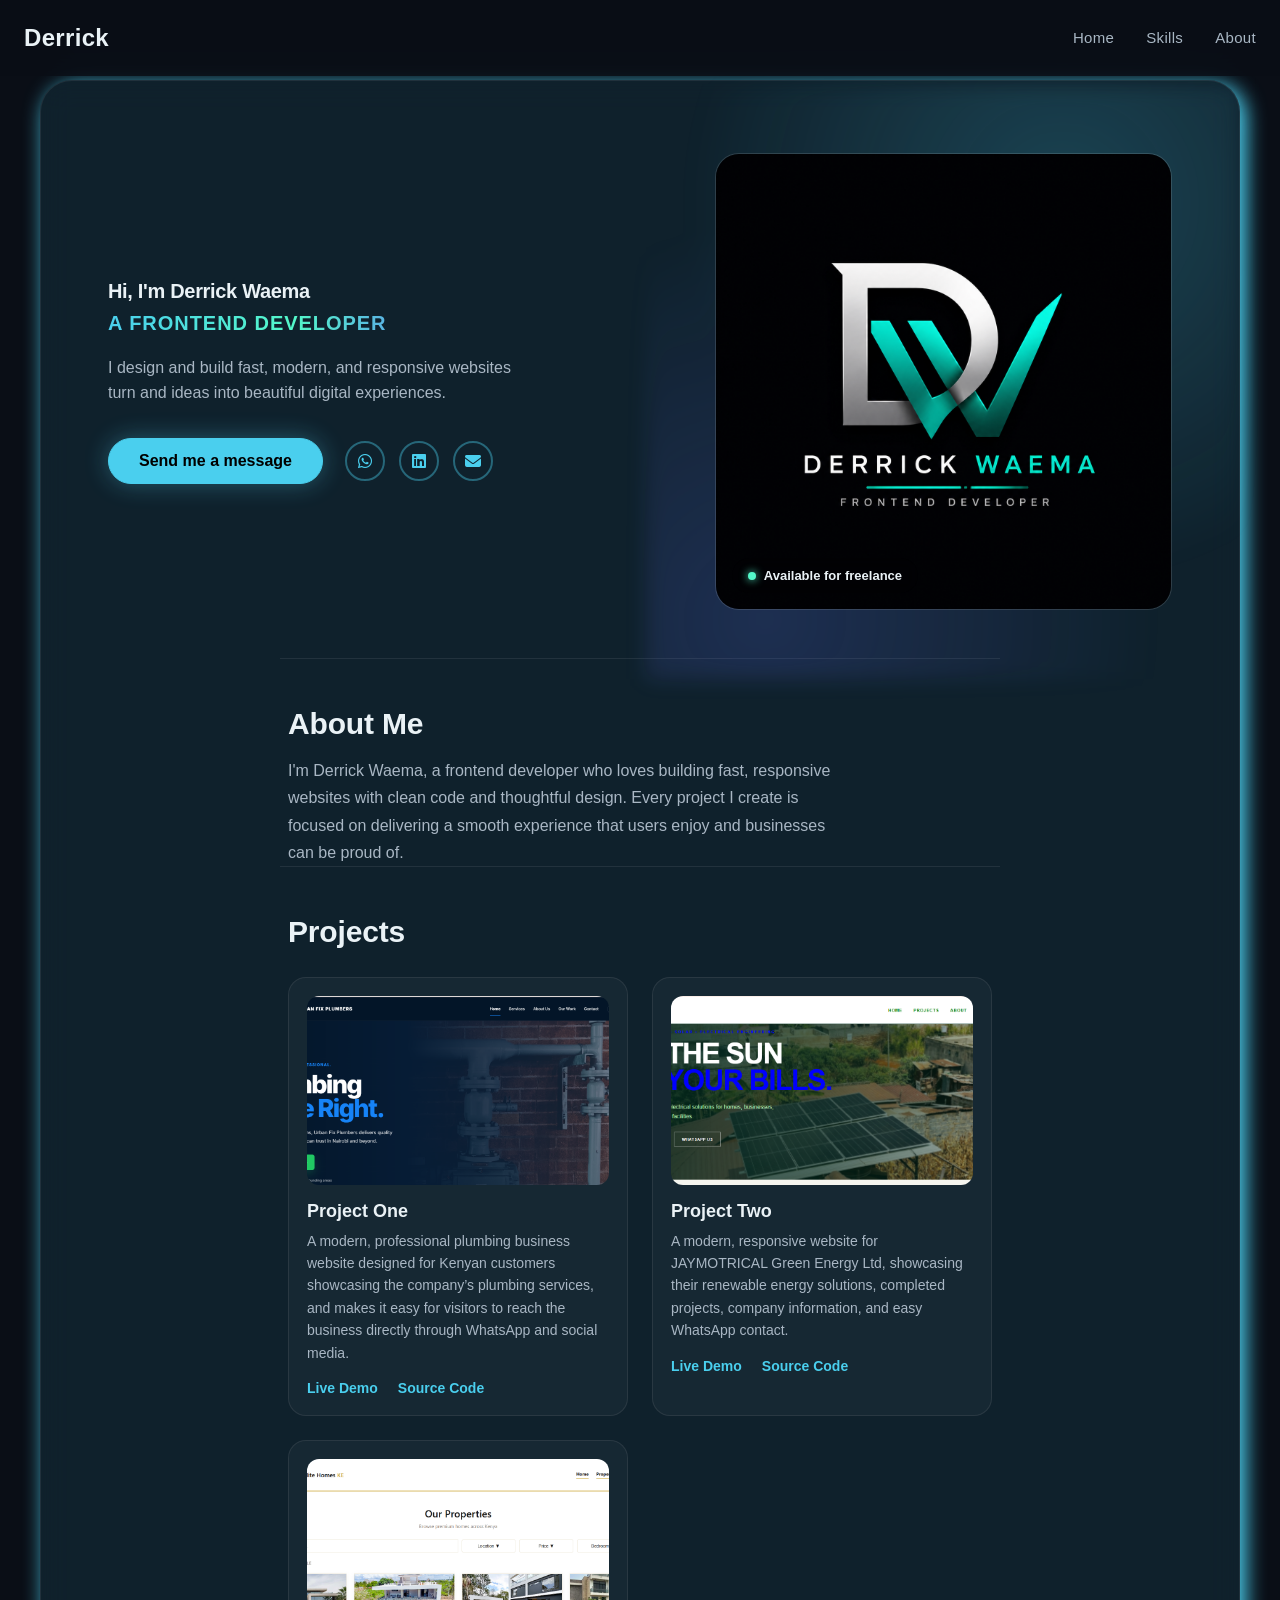
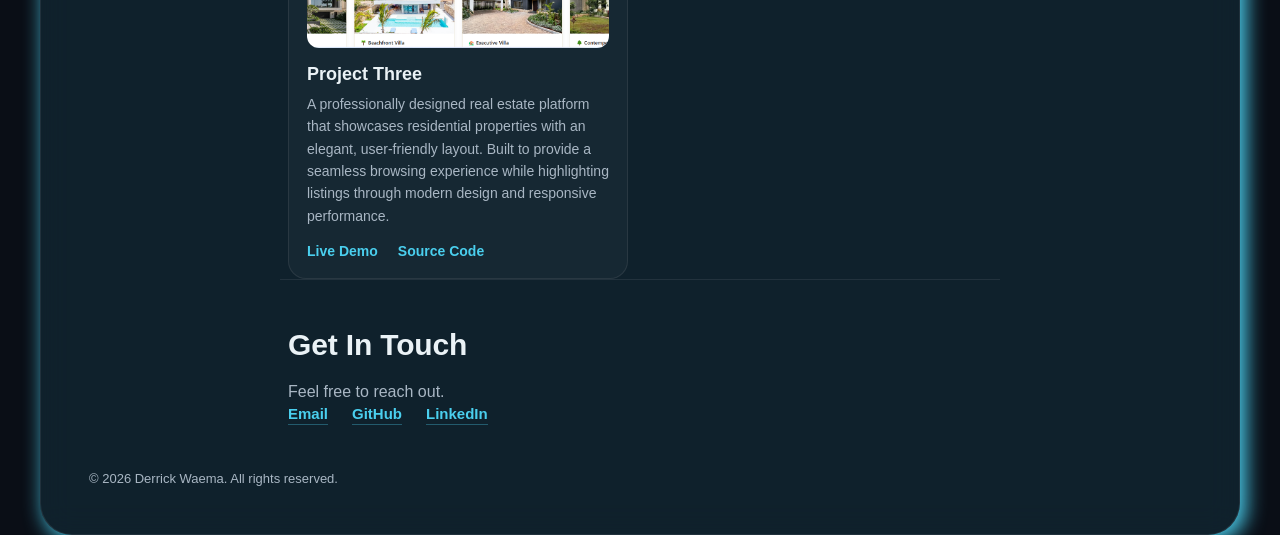
==== commit 562d467d: "update the projects" ====
--- a/index.html
+++ b/index.html
@@ -80,39 +80,32 @@
       <article class="project-card">
         <img src="urban-plumbers.png" alt="Project 1 screenshot">
         <h3>Project One</h3>
-        <p>A premium restaurant landing page featuring a visually engaging hero section, interactive food menu, gallery, and contact options. Developed with responsive design principles, modern animations, and performance in mind to create an inviting digital experience that helps restaurants attract and engage customers.</p>
+        <p>A modern, professional plumbing business website designed for Kenyan customers showcasing the company’s plumbing services,  and makes it easy for visitors to reach the business directly through WhatsApp and social media.</p>
         <div class="project-links">
           <a href="https://urbanfixplumbers5.netlify.app">Live Demo</a>
-          <a href="#" target="_blank">Source Code</a>
+          <a href="https://github.com/Derrick692/urban-fix-plumbers.git">Source Code</a>
         </div>
        
       </article>
 
       <article class="project-card">
-        <img src="restaurant.png" alt="Project 2 screenshot">
+        <img src="jaymotrical.png" alt="Project 2 screenshot">
         <h3>Project Two</h3>
-        <p>A premium restaurant landing page featuring a visually engaging hero section, interactive food menu, gallery, and contact options. Developed with responsive design principles, modern animations, and performance in mind to create an inviting digital experience that helps restaurants attract and engage customers.</p>
+        <p>A modern, responsive website for JAYMOTRICAL Green Energy Ltd, showcasing their renewable energy solutions, completed projects, company information, and easy WhatsApp contact.</p>
         <div class="project-links">
-          <a href="#" target="_blank">Live Demo</a>
-          <a href="#" target="_blank">Source Code</a>
+          <a href="https://jaymotricalgreenenergy.netlify.app" target="_blank">Live Demo</a>
+          <a href="https://github.com/Derrick692/jaymotricalgreenenergy.git" target="_blank">Source Code</a>
         </div>
-        <div class="coming-soon">
-          <p>Comming Soon</p>
-          <p>Comming Soon</p>
-        </div>
+      
       </article>
 
       <article class="project-card">
-        <img src="real-estate.png" alt="Project 2 screenshot">
-        <h3>Project Two</h3>
+        <img src="real-estate.png" alt="Project 3 screenshot">
+        <h3>Project Three</h3>
         <p>A professionally designed real estate platform that showcases residential properties with an elegant, user-friendly layout. Built to provide a seamless browsing experience while highlighting listings through modern design and responsive performance.</p>
         <div class="project-links">
-          <a href="#" target="_blank">Live Demo</a>
-          <a href="#" target="_blank">Source Code</a>
-        </div>
-        <div class="coming-soon">
-          <p>Comming Soon</p>
-          <p>Comming Soon</p>
+          <a href="https://elitehomeske.netlify.app" target="_blank">Live Demo</a>
+          <a href="https://github.com/Derrick692/elitehomeske.git" target="_blank">Source Code</a>
         </div>
         
       </article>
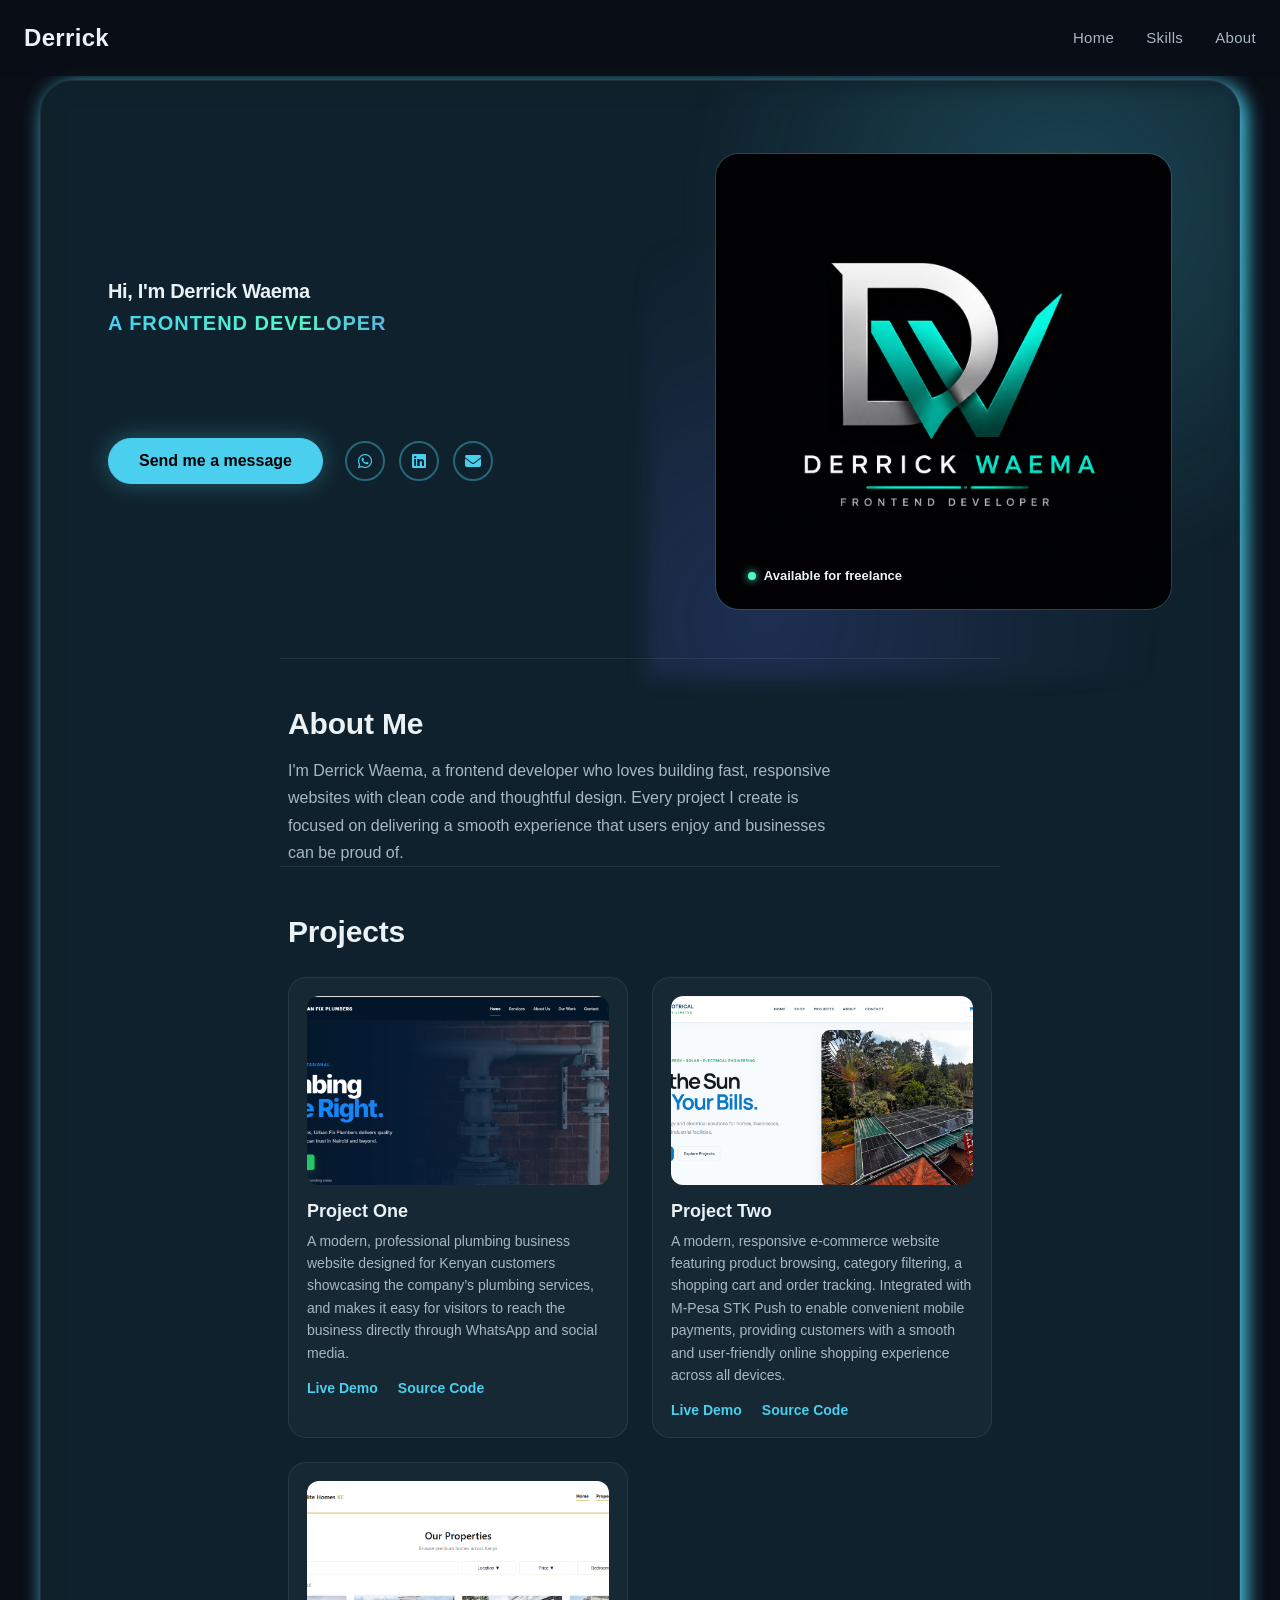
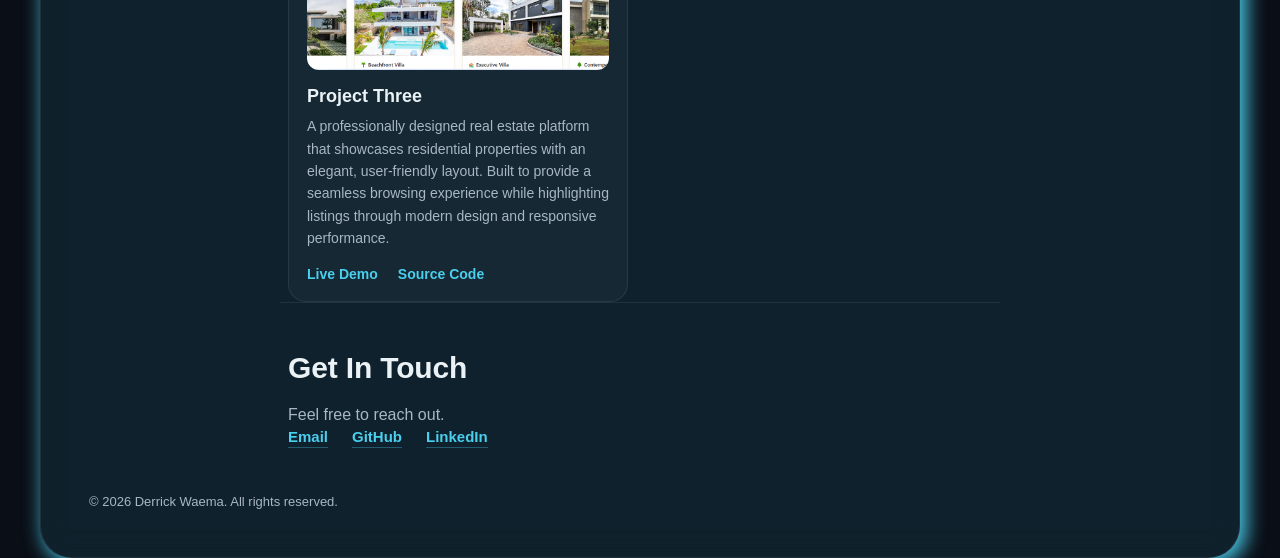
==== commit 571c62d3: "Update portfolio skills" ====
--- a/index.html
+++ b/index.html
@@ -1,133 +1,183 @@
-<!DOCTYPE html>
+<!doctype html>
 <html lang="en">
-<head>
-  <meta charset="UTF-8">
-  <meta name="viewport" content="width=device-width, initial-scale=1.0">
-  <title>Derrick</title>
-  <link rel="stylesheet" href="index.css">
-  <link rel="stylesheet" href="https://cdnjs.cloudflare.com/ajax/libs/font-awesome/6.7.2/css/all.min.css">
-</head>
-<body>
-  <video autoplay loop muted plays-inline class="back-video">
-    <source src="gradient2.mp4">
-  </video>
-  <header class="header">
-    <nav>
-      <div class="logo"><h4>Derrick</h4></div>
-      <ul class="nav-links">
-        <li><a href="index.html">Home</a></li>
-        <li><a href="skills.html">Skills</a></li>
-        <li><a href="about.html">About</a></li>
-       
-      </ul>
-    </nav>
-  </header>
-  <section class="main-section">
-   
+  <head>
+    <meta charset="UTF-8" />
+    <meta name="viewport" content="width=device-width, initial-scale=1.0" />
+    <title>Derrick</title>
+    <link rel="stylesheet" href="index.css" />
+    <link
+      rel="stylesheet"
+      href="https://cdnjs.cloudflare.com/ajax/libs/font-awesome/6.7.2/css/all.min.css"
+    />
+  </head>
+  <body>
+    <video autoplay loop muted plays-inline class="back-video">
+      <source src="gradient2.mp4" />
+    </video>
+    <header class="header">
+      <nav>
+        <div class="logo"><h4>Derrick</h4></div>
+        <ul class="nav-links">
+          <li><a href="index.html">Home</a></li>
+          <li><a href="skills.html">Skills</a></li>
+          <li><a href="about.html">About</a></li>
+        </ul>
+      </nav>
+    </header>
+    <section class="main-section">
+      <section class="hero">
+        <div class="hero-text">
+          <h4>Hi, I'm Derrick Waema</h4>
+          <h5>A FRONTEND DEVELOPER</h5>
+          <p>
+            <span class="line-1"
+              >I design and build fast, modern, and responsive websites </span
+            ><span class="line-2"
+              >turn and ideas into beautiful digital experiences.</span
+            >
+          </p>
 
-  <section class="hero">
-    <div class="hero-text">
-      <h4>Hi, I'm Derrick Waema</h4>
-      <h5>A FRONTEND DEVELOPER</h5>
-      <p><span class="line-1">I design and build fast, modern, and responsive websites </span><span class="line-2">turn and ideas into beautiful digital experiences.</span></p>
-        
-      <div class="social-icons">
-       <a class="btn"
-        href="https://wa.me/254796646674?text=Hello%20Derrick,%20I%20found%20your%20portfolio%20and%20would%20like%20to%20discuss%20a%20project." target="_blank">
-          Send me a message
-        </a>
-      
-        <a class="social-icon"
-        href="https://wa.me/254796646674" target="_blank">
-          <i class="fa-brands fa-whatsapp"></i>
-        </a>
+          <div class="social-icons">
+            <a
+              class="btn"
+              href="https://wa.me/254796646674?text=Hello%20Derrick,%20I%20found%20your%20portfolio%20and%20would%20like%20to%20discuss%20a%20project."
+              target="_blank"
+            >
+              Send me a message
+            </a>
 
-        <a class="social-icon"
-         href="https://www.linkedin.com/in/waema-derrick-641452377/">
-            <i class="fa-brands fa-linkedin"></i>
-        </a>
-        
-        <a class="social-icon"
-         href="mailto:waemaderrick@gmail.com">
-          <i class="fa-solid fa-envelope"></i>
-        </a>
-      </div>
-  
-    </div>
-   <div class="hero-image">
-      <div class="hero-image-frame">
-        <img src="profile-photo.png" alt="Derrick Waema">
-        <div class="hero-badge">
-          <span class="badge-dot"></span>
-          Available for freelance</div>
-      </div>
-    </div>
-    
-  </section>
+            <a
+              class="social-icon"
+              href="https://wa.me/254796646674"
+              target="_blank"
+            >
+              <i class="fa-brands fa-whatsapp"></i>
+            </a>
 
-  <section id="about" class="about">
-    <h2>About Me</h2>
-    <p>
-      I'm Derrick Waema, a frontend developer who loves building fast, responsive websites with clean code and thoughtful design. Every project I create is focused on delivering a smooth experience that users enjoy and businesses can be proud of.
-    </p>
-  </section>
+            <a
+              class="social-icon"
+              href="https://www.linkedin.com/in/waema-derrick-641452377/"
+            >
+              <i class="fa-brands fa-linkedin"></i>
+            </a>
 
-  <section id="projects" class="projects">
-    <h2>Projects</h2>
+            <a class="social-icon" href="mailto:waemaderrick@gmail.com">
+              <i class="fa-solid fa-envelope"></i>
+            </a>
+          </div>
+        </div>
+        <div class="hero-image">
+          <div class="hero-image-frame">
+            <img src="profile-photo.png" alt="Derrick Waema" />
+            <div class="hero-badge">
+              <span class="badge-dot"></span>
+              Available for freelance
+            </div>
+          </div>
+        </div>
+      </section>
 
-    <div class="project-list">
+      <section id="about" class="about">
+        <h2>About Me</h2>
+        <p>
+          I'm Derrick Waema, a frontend developer who loves building fast,
+          responsive websites with clean code and thoughtful design. Every
+          project I create is focused on delivering a smooth experience that
+          users enjoy and businesses can be proud of.
+        </p>
+      </section>
 
-      <article class="project-card">
-        <img src="urban-plumbers.png" alt="Project 1 screenshot">
-        <h3>Project One</h3>
-        <p>A modern, professional plumbing business website designed for Kenyan customers showcasing the company’s plumbing services,  and makes it easy for visitors to reach the business directly through WhatsApp and social media.</p>
-        <div class="project-links">
-          <a href="https://urbanfixplumbers5.netlify.app">Live Demo</a>
-          <a href="https://github.com/Derrick692/urban-fix-plumbers.git">Source Code</a>
+      <section id="projects" class="projects">
+        <h2>Projects</h2>
+
+        <div class="project-list">
+          <article class="project-card">
+            <img src="urban-plumbers.png" alt="Project 1 screenshot" />
+            <h3>Project One</h3>
+            <p>
+              A modern, professional plumbing business website designed for
+              Kenyan customers showcasing the company’s plumbing services, and
+              makes it easy for visitors to reach the business directly through
+              WhatsApp and social media.
+            </p>
+            <div class="project-links">
+              <a href="https://urbanfixplumbers5.netlify.app">Live Demo</a>
+              <a href="https://github.com/Derrick692/urban-fix-plumbers.git"
+                >Source Code</a
+              >
+            </div>
+          </article>
+
+          <article class="project-card">
+            <img src="jaymotrical2.png" alt="Project 2 screenshot" />
+            <h3>Project Two</h3>
+            <p>
+              A modern, responsive e-commerce website featuring product
+              browsing, category filtering, a shopping cart and order tracking.
+              Integrated with M-Pesa STK Push to enable convenient mobile
+              payments, providing customers with a smooth and user-friendly
+              online shopping experience across all devices.
+            </p>
+            <div class="project-links">
+              <a
+                href="https://jaymotricalgreenenergy.netlify.app"
+                target="_blank"
+                >Live Demo</a
+              >
+              <a
+                href="https://github.com/Derrick692/jaymotricalgreenenergy.git"
+                target="_blank"
+                >Source Code</a
+              >
+            </div>
+          </article>
+
+          <article class="project-card">
+            <img src="real-estate.png" alt="Project 3 screenshot" />
+            <h3>Project Three</h3>
+            <p>
+              A professionally designed real estate platform that showcases
+              residential properties with an elegant, user-friendly layout.
+              Built to provide a seamless browsing experience while highlighting
+              listings through modern design and responsive performance.
+            </p>
+            <div class="project-links">
+              <a href="https://elitehomeske.netlify.app" target="_blank"
+                >Live Demo</a
+              >
+              <a
+                href="https://github.com/Derrick692/elitehomeske.git"
+                target="_blank"
+                >Source Code</a
+              >
+            </div>
+          </article>
         </div>
-       
-      </article>
+      </section>
 
-      <article class="project-card">
-        <img src="jaymotrical.png" alt="Project 2 screenshot">
-        <h3>Project Two</h3>
-        <p>A modern, responsive website for JAYMOTRICAL Green Energy Ltd, showcasing their renewable energy solutions, completed projects, company information, and easy WhatsApp contact.</p>
-        <div class="project-links">
-          <a href="https://jaymotricalgreenenergy.netlify.app" target="_blank">Live Demo</a>
-          <a href="https://github.com/Derrick692/jaymotricalgreenenergy.git" target="_blank">Source Code</a>
-        </div>
-      
-      </article>
+      <section id="contact" class="contact">
+        <h2>Get In Touch</h2>
+        <p>Feel free to reach out.</p>
+        <ul class="contact-links">
+          <li>
+            <a href="mailto:waemaderrick@gmail.com?subject=Portfolio%20Inquiry"
+              >Email</a
+            >
+          </li>
+          <li>
+            <a href="https://github.com/Derrick692" target="_blank">GitHub</a>
+          </li>
+          <li>
+            <a href="https://linkedin.com/in/waema-derrick" target="_blank"
+              >LinkedIn</a
+            >
+          </li>
+        </ul>
+      </section>
 
-      <article class="project-card">
-        <img src="real-estate.png" alt="Project 3 screenshot">
-        <h3>Project Three</h3>
-        <p>A professionally designed real estate platform that showcases residential properties with an elegant, user-friendly layout. Built to provide a seamless browsing experience while highlighting listings through modern design and responsive performance.</p>
-        <div class="project-links">
-          <a href="https://elitehomeske.netlify.app" target="_blank">Live Demo</a>
-          <a href="https://github.com/Derrick692/elitehomeske.git" target="_blank">Source Code</a>
-        </div>
-        
-      </article>
-
-    </div>
-  </section>
-
-  <section id="contact" class="contact">
-    <h2>Get In Touch</h2>
-    <p>Feel free to reach out.</p>
-    <ul class="contact-links">
-      <li><a href="mailto:waemaderrick@gmail.com?subject=Portfolio%20Inquiry">Email</a></li>
-      <li><a href="https://github.com/Derrick692" target="_blank">GitHub</a></li>
-      <li><a href="https://linkedin.com/in/waema-derrick" target="_blank">LinkedIn</a></li>
-    </ul>
-  </section>
-
-  <footer class="footer">
-    <p>&copy; 2026 Derrick Waema. All rights reserved.</p>
-  </footer>
-  </section>
- 
-
-</body>
-</html>+      <footer class="footer">
+        <p>&copy; 2026 Derrick Waema. All rights reserved.</p>
+      </footer>
+    </section>
+  </body>
+</html>
--- a/index.css
+++ b/index.css
@@ -52,6 +52,8 @@
   width: 100%;
   background: rgba(10,14,22,.75);
   backdrop-filter: blur(16px);
+  margin: 0 auto;
+  
 }
 nav{
   display: flex;
@@ -385,42 +387,302 @@
 }
 
 
-
-
-
-
-
-
-
-
-
-
-
-
-
-
-
-
-@media(max-aspect-ratio: 16/9){
-  .back-video{
-    width: auto;
+@media (max-width: 780px){
+
+  body{
+    min-height: 100vh;
+    overflow-x: hidden;
+  }
+
+  header{
+    position: fixed;
+    top: 0;
+    left: 0;
+  }
+
+  nav{
+    padding: 18px 20px;
+  }
+
+  .logo h4{
+    font-size: 21px;
+  }
+
+  .nav-links{
+    gap: 18px;
+  }
+
+  .nav-links a{
+    font-size: 13px;
+  }
+
+  .main-section{
+    width: calc(100% - 20px);
+    margin: 68px auto 15px;
+    padding: 0 18px 2rem;
+    border-radius: 22px;
+    box-shadow: 0 0 18px #4acfee55;
+  }
+
+
+  .hero{
+    flex-direction: column;
+    gap: 30px;
+    padding: 2.5rem 0 2rem;
+  }
+
+  .hero-text{
+    width: 100%;
+    align-items: flex-start;
+  }
+
+  .hero h4{
+    font-size: 17px;
+    margin-bottom: 9px;
+  }
+
+  .hero h5{
+    font-size: 16px;
+    margin-bottom: 17px;
+  }
+
+  .hero p{
+    width: 100%;
+    max-width: 100%;
+    font-size: 14px;
+    line-height: 1.6;
+    margin-bottom: 24px;
+  }
+
+  /* Don't force the typing text to stay on one line */
+  .hero span{
+    white-space: normal;
+    overflow: visible;
+  }
+
+  .line-1,
+  .line-2{
+    width: 100%;
+    animation: none;
+  }
+
+  .line-2{
+    margin-top: 3px;
+  }
+
+
+  /* Button + social icons */
+  .social-icons{
+    width: 100%;
+    display: flex;
+    align-items: center;
+    flex-wrap: wrap;
+    gap: 8px;
+  }
+
+  .btn{
+    padding: 12px 20px;
+    margin-right: 4px;
+    font-size: 14px;
+    white-space: nowrap;
+  }
+
+  .social-icon{
+    width: 38px;
+    height: 38px;
+    margin: 0 2px;
+    padding: 7px;
+    font-size: 15px;
+  }
+
+
+  /* Hero image */
+  .hero-image{
+    width: 100%;
+    height: 360px;
+    flex: none;
+    border-radius: 20px;
+  }
+
+  .hero-image-frame{
     height: 100%;
-  }
-}
-@media(min-aspect-ratio: 16/9){
-  .back-video{
+    border-radius: 20px;
+  }
+
+  .hero-image-frame img{
+    object-fit: cover;
+    object-position: center;
+  }
+
+  .hero-image::before{
+    inset: -5%;
+  }
+
+  .hero-badge{
+    left: 12px;
+    bottom: 12px;
+    padding: 9px 13px;
+    font-size: 12px;
+  }
+
+
+  /* Sections */
+  .about,
+  .projects,
+  .contact{
     width: 100%;
-    height: auto;
-  }
-}
-@keyframes animate-gradient{
-  to{
-    background-position: 200%;
-  }
-}
-@keyframes typing{
-  to{
-    width: 100%;
-    
+    max-width: 100%;
+    padding: 2.2rem 0 0;
+  }
+
+  .about h2,
+  .projects h2,
+  .contact h2{
+    font-size: 24px;
+    margin-bottom: 12px;
+  }
+
+  .about p,
+  .contact > p{
+    font-size: 14px;
+    line-height: 1.7;
+  }
+
+
+  /* Projects */
+  .project-list{
+    grid-template-columns: 1fr;
+    gap: 18px;
+    margin-top: 22px;
+  }
+
+  .project-card{
+    padding: 14px;
+    border-radius: 16px;
+  }
+
+  .project-card img{
+    aspect-ratio: 16 / 10;
+    margin-bottom: 13px;
+    border-radius: 10px;
+  }
+
+  .project-card h3{
+    font-size: 17px;
+    margin-bottom: 7px;
+  }
+
+  .project-card p{
+    font-size: 13px;
+    line-height: 1.6;
+    margin-bottom: 14px;
+  }
+
+  .project-links{
+    gap: 18px;
+  }
+
+  .project-links a{
+    font-size: 13px;
+  }
+
+
+  /* Contact */
+  .contact-links{
+    gap: 18px;
+    margin-top: 18px;
+    padding-bottom: 2.2rem;
+    flex-wrap: wrap;
+  }
+
+  .contact-links a{
+    font-size: 14px;
+  }
+
+
+  /* Footer */
+  .footer{
+    padding-bottom: 10px;
+  }
+
+  .footer p{
+    font-size: 11px;
+    text-align: center;
+  }
+}
+
+
+/* =========================
+   VERY SMALL PHONES
+   ========================= */
+
+@media (max-width: 420px){
+
+  nav{
+    padding: 16px 15px;
+  }
+
+  .nav-links{
+    gap: 13px;
+  }
+
+  .nav-links a{
+    font-size: 12px;
+  }
+
+  .logo h4{
+    font-size: 20px;
+  }
+
+  .main-section{
+    width: calc(100% - 14px);
+    padding-left: 15px;
+    padding-right: 15px;
+    border-radius: 20px;
+  }
+
+  .hero{
+    padding-top: 2rem;
+    gap: 25px;
+  }
+
+  .hero h4{
+    font-size: 16px;
+  }
+
+  .hero h5{
+    font-size: 14px;
+  }
+
+  .hero p{
+    font-size: 13px;
+  }
+
+  .social-icons{
+    gap: 6px;
+  }
+
+  .btn{
+    padding: 11px 16px;
+    font-size: 13px;
+  }
+
+  .social-icon{
+    width: 36px;
+    height: 36px;
+  }
+
+  .hero-image{
+    height: 300px;
+  }
+
+  .hero-badge{
+    font-size: 11px;
+  }
+
+  .about h2,
+  .projects h2,
+  .contact h2{
+    font-size: 22px;
   }
 }
